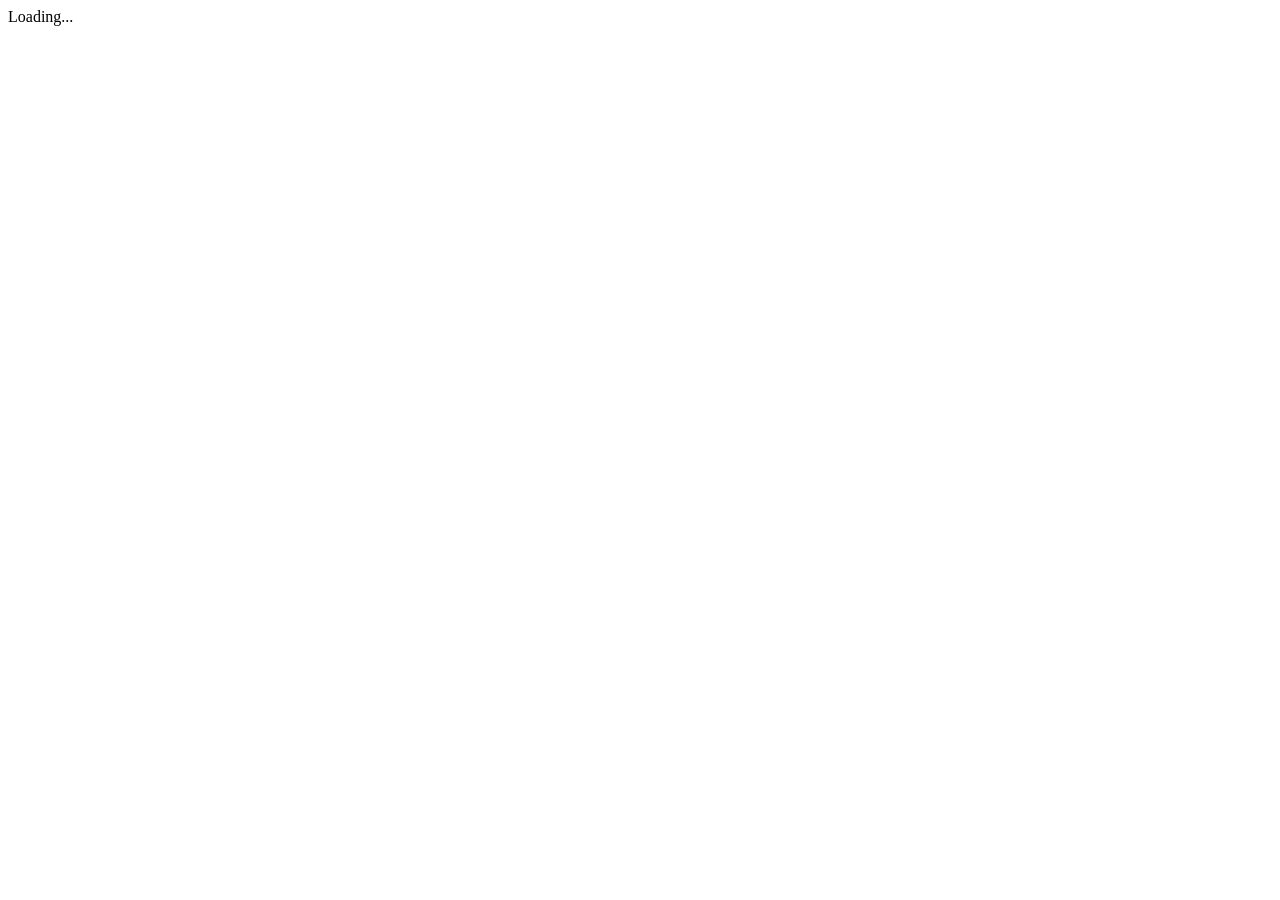
==== index.html @ 7d6fed38 "new gh-pages version" ====
<!doctype html>
<html>
<head>
  <meta charset="utf-8">
  <title>AngularTeslaRangeCalculator</title>
  <base href="/angular-tesla-range-calculator/">

  <meta name="viewport" content="width=device-width, initial-scale=1">
  <link rel="icon" type="image/x-icon" href="favicon.ico">
<link href="styles.6eed34c534de58790141.bundle.css" rel="stylesheet"></head>
<body>
  <app-root>Loading...</app-root>
<script type="text/javascript" src="inline.01c71157f3a39f7ae671.bundle.js"></script><script type="text/javascript" src="main.936a2937d68e846a2c1b.bundle.js"></script></body>
</html>
---- styles.6eed34c534de58790141.bundle.css ----
@font-face{font-family:RobotoNormal;src:url(30799efa5bf74129468ad4e257551dc3.eot);src:url(30799efa5bf74129468ad4e257551dc3.eot?#iefix) format("embedded-opentype"),url(3e5675c89f974f7811eeaf07e2dd5ba3.woff) format("woff"),url(7f1320f7ec4f6716054d88c33235d17b.ttf) format("truetype"),url(da61d7ef302b8bf871dd0ae796a52f33.svg#RobotoRegular) format("svg");font-weight:400;font-style:normal}*,:after,:before{box-sizing:border-box;margin:0;padding:0;font:300 14px/1.4 Helvetica Neue,Helvetica,Arial,sans-serif;-webkit-font-smoothing:antialiased}.cf:after,.cf:before{content:"";display:table}.cf:after{clear:both}.cf{*zoom:1}
/*# sourceMappingURL=styles.6eed34c534de58790141.bundle.map*/
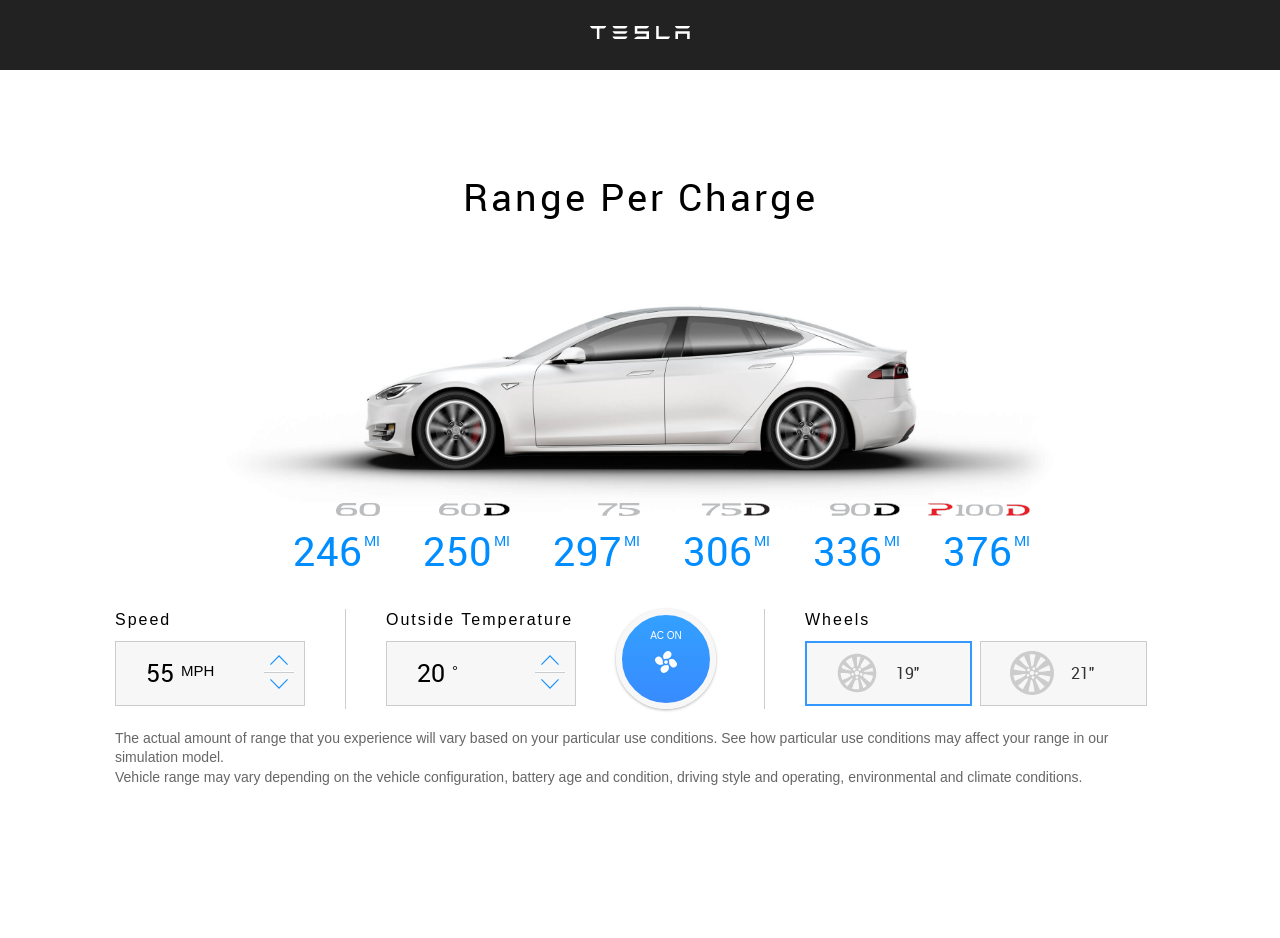
==== commit fd6068ff: "new gh-pages version" ====
--- a/index.html
+++ b/index.html
@@ -3,12 +3,12 @@
 <head>
   <meta charset="utf-8">
   <title>AngularTeslaRangeCalculator</title>
-  <base href="/angular-tesla-range-calculator/">
+  <base href="/">
 
   <meta name="viewport" content="width=device-width, initial-scale=1">
   <link rel="icon" type="image/x-icon" href="favicon.ico">
-<link href="styles.6eed34c534de58790141.bundle.css" rel="stylesheet"></head>
+<link href="styles.d4b519191e37fd408696.bundle.css" rel="stylesheet"></head>
 <body>
   <app-root>Loading...</app-root>
-<script type="text/javascript" src="inline.01c71157f3a39f7ae671.bundle.js"></script><script type="text/javascript" src="main.936a2937d68e846a2c1b.bundle.js"></script></body>
+<script type="text/javascript" src="inline.4b18e3985df33978d8f8.bundle.js"></script><script type="text/javascript" src="vendor.5c360a8eeba477de6142.bundle.js"></script><script type="text/javascript" src="main.e9af1409607a2062217b.bundle.js"></script></body>
 </html>
--- a/styles.d4b519191e37fd408696.bundle.css
+++ b/styles.d4b519191e37fd408696.bundle.css
@@ -0,0 +1,2 @@
+@font-face{font-family:RobotoNormal;src:url(30799efa5bf74129468ad4e257551dc3.eot);src:url(30799efa5bf74129468ad4e257551dc3.eot?#iefix) format("embedded-opentype"),url(3e5675c89f974f7811eeaf07e2dd5ba3.woff) format("woff"),url(7f1320f7ec4f6716054d88c33235d17b.ttf) format("truetype"),url(1d45bc40211734dc3226d06bbc836d7f.svg#RobotoRegular) format("svg");font-weight:400;font-style:normal}*,:after,:before{box-sizing:border-box;margin:0;padding:0;font:300 14px/1.4 Helvetica Neue,Helvetica,Arial,sans-serif;-webkit-font-smoothing:antialiased}.cf:after,.cf:before{content:"";display:table}.cf:after{clear:both}.cf{*zoom:1}
+/*# sourceMappingURL=styles.d4b519191e37fd408696.bundle.map*/
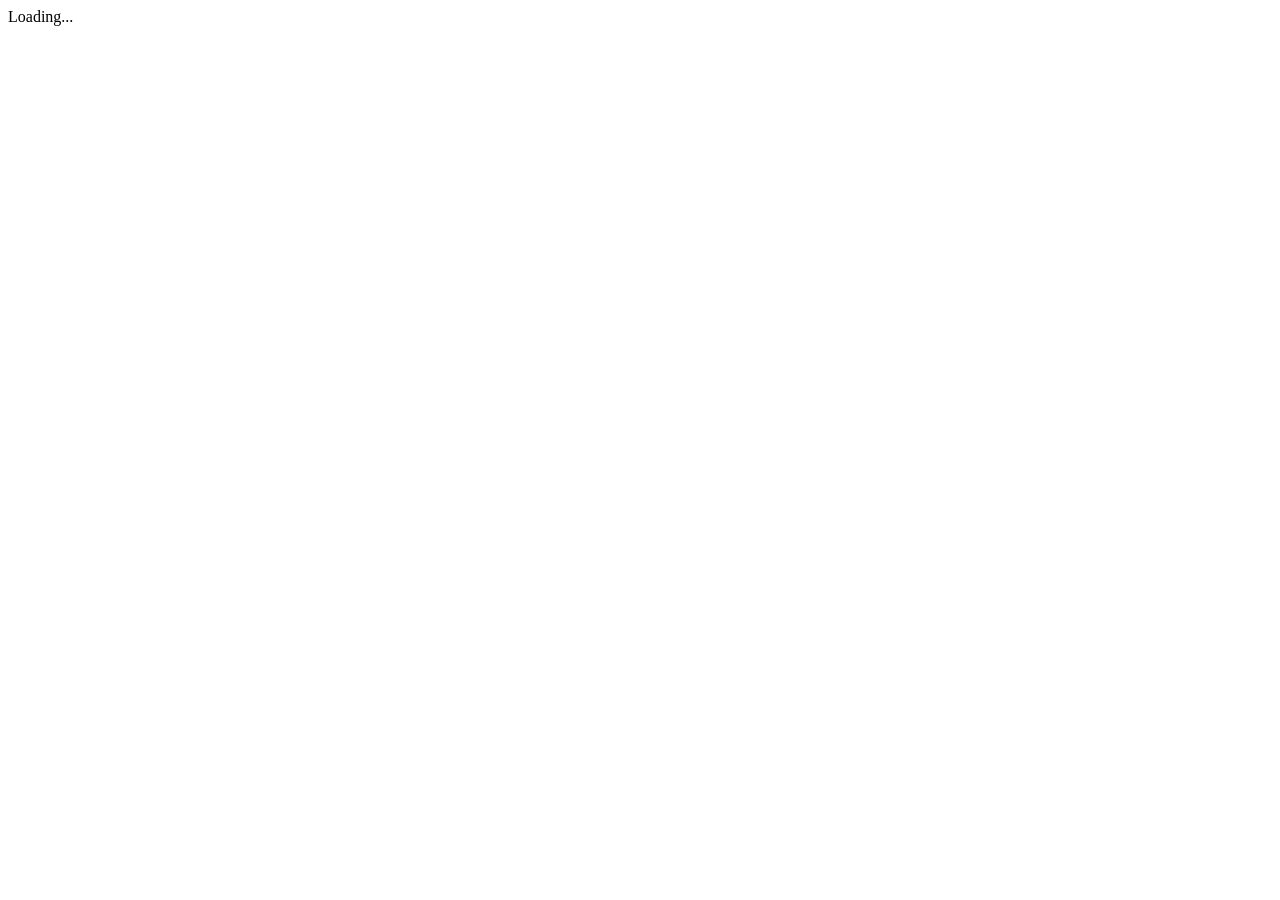
==== commit 79ec4571: "new gh-pages version" ====
--- a/index.html
+++ b/index.html
@@ -3,12 +3,12 @@
 <head>
   <meta charset="utf-8">
   <title>AngularTeslaRangeCalculator</title>
-  <base href="/">
+  <base href="/angular-tesla-range-calculator/">
 
   <meta name="viewport" content="width=device-width, initial-scale=1">
   <link rel="icon" type="image/x-icon" href="favicon.ico">
-<link href="styles.d4b519191e37fd408696.bundle.css" rel="stylesheet"></head>
+<link href="styles.af87fb578a3e3adeecb8.bundle.css" rel="stylesheet"></head>
 <body>
   <app-root>Loading...</app-root>
-<script type="text/javascript" src="inline.4b18e3985df33978d8f8.bundle.js"></script><script type="text/javascript" src="vendor.5c360a8eeba477de6142.bundle.js"></script><script type="text/javascript" src="main.e9af1409607a2062217b.bundle.js"></script></body>
+<script type="text/javascript" src="inline.1054741dd48d40162718.bundle.js"></script><script type="text/javascript" src="main.936a2937d68e846a2c1b.bundle.js"></script></body>
 </html>
--- a/styles.af87fb578a3e3adeecb8.bundle.css
+++ b/styles.af87fb578a3e3adeecb8.bundle.css
@@ -0,0 +1,2 @@
+@font-face{font-family:RobotoNormal;src:url(30799efa5bf74129468ad4e257551dc3.eot);src:url(30799efa5bf74129468ad4e257551dc3.eot?#iefix) format("embedded-opentype"),url(3e5675c89f974f7811eeaf07e2dd5ba3.woff) format("woff"),url(7f1320f7ec4f6716054d88c33235d17b.ttf) format("truetype"),url(1d45bc40211734dc3226d06bbc836d7f.svg#RobotoRegular) format("svg");font-weight:400;font-style:normal}*,:after,:before{box-sizing:border-box;margin:0;padding:0;font:300 14px/1.4 Helvetica Neue,Helvetica,Arial,sans-serif;-webkit-font-smoothing:antialiased}.cf:after,.cf:before{content:"";display:table}.cf:after{clear:both}.cf{*zoom:1}
+/*# sourceMappingURL=styles.af87fb578a3e3adeecb8.bundle.map*/
